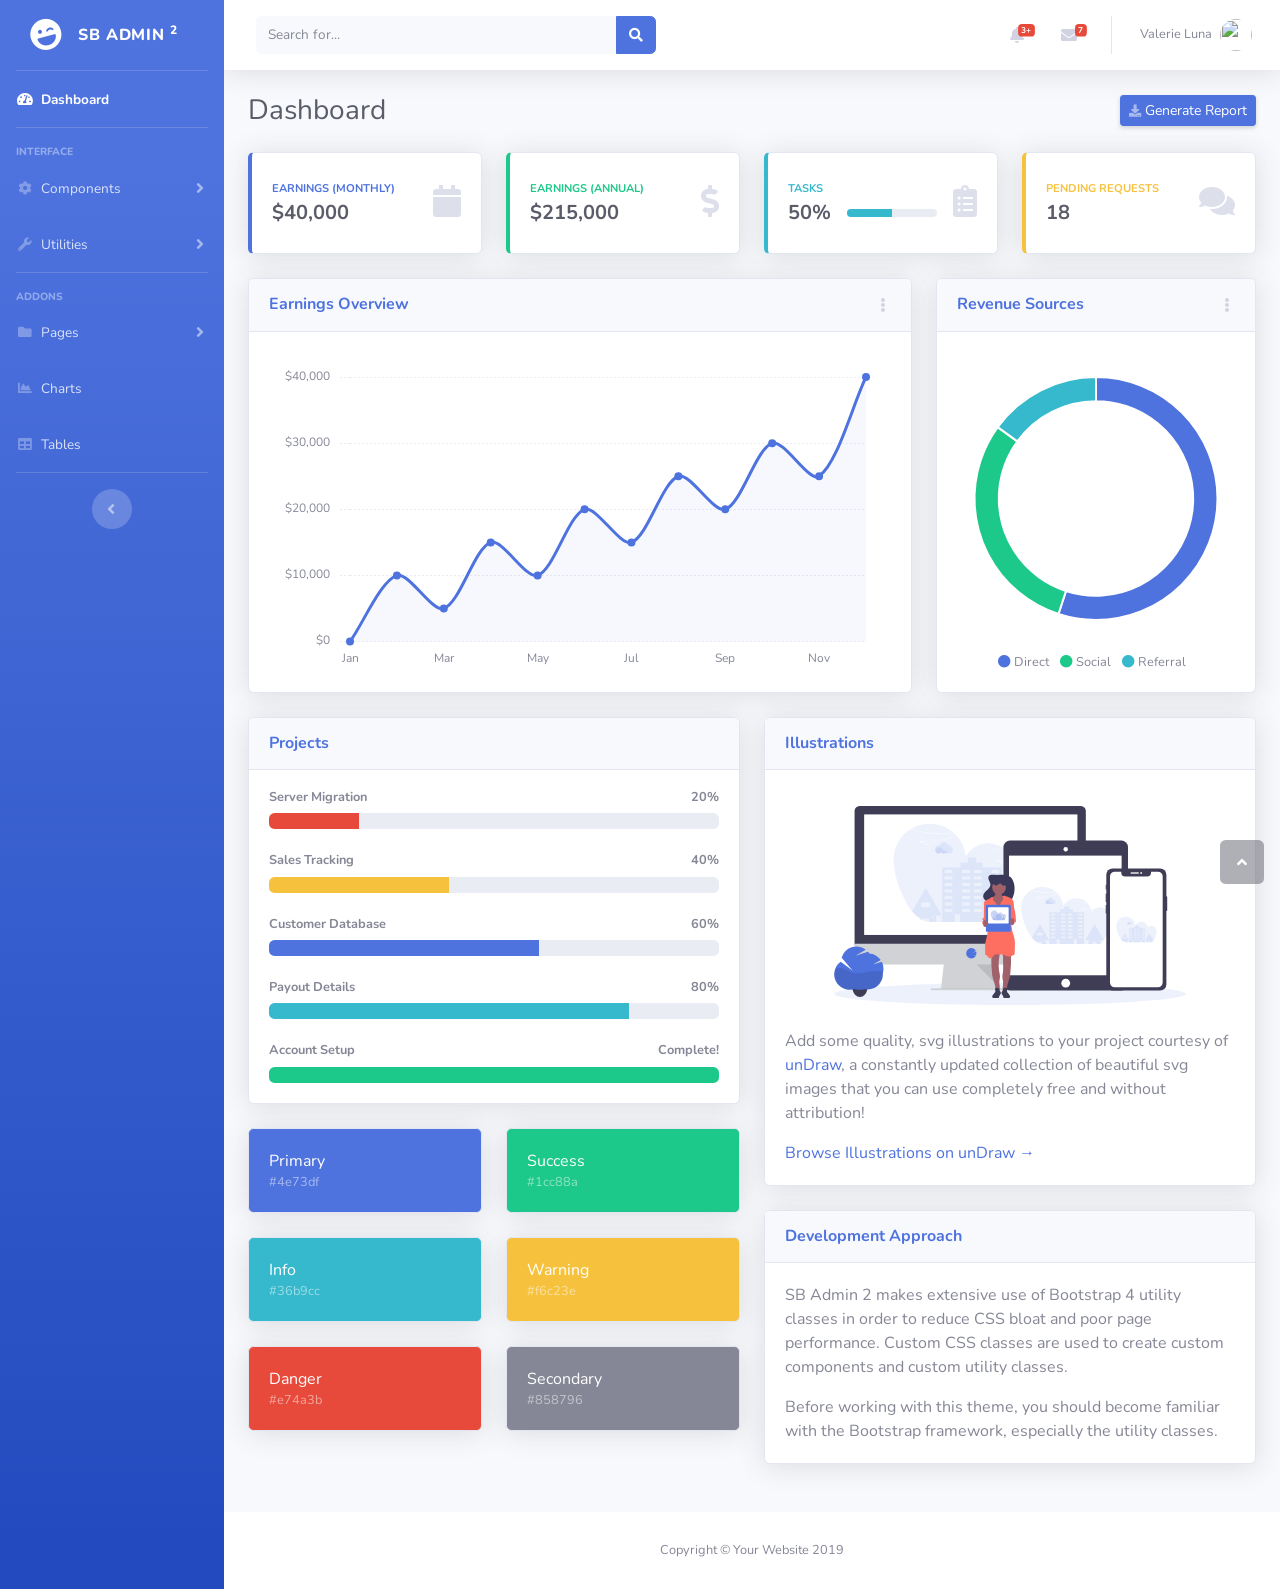
==== startbootstrap-sb-admin-2-gh-pages/index.html @ 995a9ffe "nouv projet" ====
<!DOCTYPE html>
<html lang="en">

<head>

  <meta charset="utf-8">
  <meta http-equiv="X-UA-Compatible" content="IE=edge">
  <meta name="viewport" content="width=device-width, initial-scale=1, shrink-to-fit=no">
  <meta name="description" content="">
  <meta name="author" content="">

  <title>SB Admin 2 - Dashboard</title>

  <!-- Custom fonts for this template-->
  <link href="vendor/fontawesome-free/css/all.min.css" rel="stylesheet" type="text/css">
  <link href="https://fonts.googleapis.com/css?family=Nunito:200,200i,300,300i,400,400i,600,600i,700,700i,800,800i,900,900i" rel="stylesheet">

  <!-- Custom styles for this template-->
  <link href="css/sb-admin-2.min.css" rel="stylesheet">

</head>

<body id="page-top">

  <!-- Page Wrapper -->
  <div id="wrapper">

    <!-- Sidebar -->
    <ul class="navbar-nav bg-gradient-primary sidebar sidebar-dark accordion" id="accordionSidebar">

      <!-- Sidebar - Brand -->
      <a class="sidebar-brand d-flex align-items-center justify-content-center" href="index.html">
        <div class="sidebar-brand-icon rotate-n-15">
          <i class="fas fa-laugh-wink"></i>
        </div>
        <div class="sidebar-brand-text mx-3">SB Admin <sup>2</sup></div>
      </a>

      <!-- Divider -->
      <hr class="sidebar-divider my-0">

      <!-- Nav Item - Dashboard -->
      <li class="nav-item active">
        <a class="nav-link" href="index.html">
          <i class="fas fa-fw fa-tachometer-alt"></i>
          <span>Dashboard</span></a>
      </li>

      <!-- Divider -->
      <hr class="sidebar-divider">

      <!-- Heading -->
      <div class="sidebar-heading">
        Interface
      </div>

      <!-- Nav Item - Pages Collapse Menu -->
      <li class="nav-item">
        <a class="nav-link collapsed" href="#" data-toggle="collapse" data-target="#collapseTwo" aria-expanded="true" aria-controls="collapseTwo">
          <i class="fas fa-fw fa-cog"></i>
          <span>Components</span>
        </a>
        <div id="collapseTwo" class="collapse" aria-labelledby="headingTwo" data-parent="#accordionSidebar">
          <div class="bg-white py-2 collapse-inner rounded">
            <h6 class="collapse-header">Custom Components:</h6>
            <a class="collapse-item" href="buttons.html">Buttons</a>
            <a class="collapse-item" href="cards.html">Cards</a>
          </div>
        </div>
      </li>

      <!-- Nav Item - Utilities Collapse Menu -->
      <li class="nav-item">
        <a class="nav-link collapsed" href="#" data-toggle="collapse" data-target="#collapseUtilities" aria-expanded="true" aria-controls="collapseUtilities">
          <i class="fas fa-fw fa-wrench"></i>
          <span>Utilities</span>
        </a>
        <div id="collapseUtilities" class="collapse" aria-labelledby="headingUtilities" data-parent="#accordionSidebar">
          <div class="bg-white py-2 collapse-inner rounded">
            <h6 class="collapse-header">Custom Utilities:</h6>
            <a class="collapse-item" href="utilities-color.html">Colors</a>
            <a class="collapse-item" href="utilities-border.html">Borders</a>
            <a class="collapse-item" href="utilities-animation.html">Animations</a>
            <a class="collapse-item" href="utilities-other.html">Other</a>
          </div>
        </div>
      </li>

      <!-- Divider -->
      <hr class="sidebar-divider">

      <!-- Heading -->
      <div class="sidebar-heading">
        Addons
      </div>

      <!-- Nav Item - Pages Collapse Menu -->
      <li class="nav-item">
        <a class="nav-link collapsed" href="#" data-toggle="collapse" data-target="#collapsePages" aria-expanded="true" aria-controls="collapsePages">
          <i class="fas fa-fw fa-folder"></i>
          <span>Pages</span>
        </a>
        <div id="collapsePages" class="collapse" aria-labelledby="headingPages" data-parent="#accordionSidebar">
          <div class="bg-white py-2 collapse-inner rounded">
            <h6 class="collapse-header">Login Screens:</h6>
            <a class="collapse-item" href="login.html">Login</a>
            <a class="collapse-item" href="register.html">Register</a>
            <a class="collapse-item" href="forgot-password.html">Forgot Password</a>
            <div class="collapse-divider"></div>
            <h6 class="collapse-header">Other Pages:</h6>
            <a class="collapse-item" href="404.html">404 Page</a>
            <a class="collapse-item" href="blank.html">Blank Page</a>
          </div>
        </div>
      </li>

      <!-- Nav Item - Charts -->
      <li class="nav-item">
        <a class="nav-link" href="charts.html">
          <i class="fas fa-fw fa-chart-area"></i>
          <span>Charts</span></a>
      </li>

      <!-- Nav Item - Tables -->
      <li class="nav-item">
        <a class="nav-link" href="tables.html">
          <i class="fas fa-fw fa-table"></i>
          <span>Tables</span></a>
      </li>

      <!-- Divider -->
      <hr class="sidebar-divider d-none d-md-block">

      <!-- Sidebar Toggler (Sidebar) -->
      <div class="text-center d-none d-md-inline">
        <button class="rounded-circle border-0" id="sidebarToggle"></button>
      </div>

    </ul>
    <!-- End of Sidebar -->

    <!-- Content Wrapper -->
    <div id="content-wrapper" class="d-flex flex-column">

      <!-- Main Content -->
      <div id="content">

        <!-- Topbar -->
        <nav class="navbar navbar-expand navbar-light bg-white topbar mb-4 static-top shadow">

          <!-- Sidebar Toggle (Topbar) -->
          <button id="sidebarToggleTop" class="btn btn-link d-md-none rounded-circle mr-3">
            <i class="fa fa-bars"></i>
          </button>

          <!-- Topbar Search -->
          <form class="d-none d-sm-inline-block form-inline mr-auto ml-md-3 my-2 my-md-0 mw-100 navbar-search">
            <div class="input-group">
              <input type="text" class="form-control bg-light border-0 small" placeholder="Search for..." aria-label="Search" aria-describedby="basic-addon2">
              <div class="input-group-append">
                <button class="btn btn-primary" type="button">
                  <i class="fas fa-search fa-sm"></i>
                </button>
              </div>
            </div>
          </form>

          <!-- Topbar Navbar -->
          <ul class="navbar-nav ml-auto">

            <!-- Nav Item - Search Dropdown (Visible Only XS) -->
            <li class="nav-item dropdown no-arrow d-sm-none">
              <a class="nav-link dropdown-toggle" href="#" id="searchDropdown" role="button" data-toggle="dropdown" aria-haspopup="true" aria-expanded="false">
                <i class="fas fa-search fa-fw"></i>
              </a>
              <!-- Dropdown - Messages -->
              <div class="dropdown-menu dropdown-menu-right p-3 shadow animated--grow-in" aria-labelledby="searchDropdown">
                <form class="form-inline mr-auto w-100 navbar-search">
                  <div class="input-group">
                    <input type="text" class="form-control bg-light border-0 small" placeholder="Search for..." aria-label="Search" aria-describedby="basic-addon2">
                    <div class="input-group-append">
                      <button class="btn btn-primary" type="button">
                        <i class="fas fa-search fa-sm"></i>
                      </button>
                    </div>
                  </div>
                </form>
              </div>
            </li>

            <!-- Nav Item - Alerts -->
            <li class="nav-item dropdown no-arrow mx-1">
              <a class="nav-link dropdown-toggle" href="#" id="alertsDropdown" role="button" data-toggle="dropdown" aria-haspopup="true" aria-expanded="false">
                <i class="fas fa-bell fa-fw"></i>
                <!-- Counter - Alerts -->
                <span class="badge badge-danger badge-counter">3+</span>
              </a>
              <!-- Dropdown - Alerts -->
              <div class="dropdown-list dropdown-menu dropdown-menu-right shadow animated--grow-in" aria-labelledby="alertsDropdown">
                <h6 class="dropdown-header">
                  Alerts Center
                </h6>
                <a class="dropdown-item d-flex align-items-center" href="#">
                  <div class="mr-3">
                    <div class="icon-circle bg-primary">
                      <i class="fas fa-file-alt text-white"></i>
                    </div>
                  </div>
                  <div>
                    <div class="small text-gray-500">December 12, 2019</div>
                    <span class="font-weight-bold">A new monthly report is ready to download!</span>
                  </div>
                </a>
                <a class="dropdown-item d-flex align-items-center" href="#">
                  <div class="mr-3">
                    <div class="icon-circle bg-success">
                      <i class="fas fa-donate text-white"></i>
                    </div>
                  </div>
                  <div>
                    <div class="small text-gray-500">December 7, 2019</div>
                    $290.29 has been deposited into your account!
                  </div>
                </a>
                <a class="dropdown-item d-flex align-items-center" href="#">
                  <div class="mr-3">
                    <div class="icon-circle bg-warning">
                      <i class="fas fa-exclamation-triangle text-white"></i>
                    </div>
                  </div>
                  <div>
                    <div class="small text-gray-500">December 2, 2019</div>
                    Spending Alert: We've noticed unusually high spending for your account.
                  </div>
                </a>
                <a class="dropdown-item text-center small text-gray-500" href="#">Show All Alerts</a>
              </div>
            </li>

            <!-- Nav Item - Messages -->
            <li class="nav-item dropdown no-arrow mx-1">
              <a class="nav-link dropdown-toggle" href="#" id="messagesDropdown" role="button" data-toggle="dropdown" aria-haspopup="true" aria-expanded="false">
                <i class="fas fa-envelope fa-fw"></i>
                <!-- Counter - Messages -->
                <span class="badge badge-danger badge-counter">7</span>
              </a>
              <!-- Dropdown - Messages -->
              <div class="dropdown-list dropdown-menu dropdown-menu-right shadow animated--grow-in" aria-labelledby="messagesDropdown">
                <h6 class="dropdown-header">
                  Message Center
                </h6>
                <a class="dropdown-item d-flex align-items-center" href="#">
                  <div class="dropdown-list-image mr-3">
                    <img class="rounded-circle" src="https://source.unsplash.com/fn_BT9fwg_E/60x60" alt="">
                    <div class="status-indicator bg-success"></div>
                  </div>
                  <div class="font-weight-bold">
                    <div class="text-truncate">Hi there! I am wondering if you can help me with a problem I've been having.</div>
                    <div class="small text-gray-500">Emily Fowler · 58m</div>
                  </div>
                </a>
                <a class="dropdown-item d-flex align-items-center" href="#">
                  <div class="dropdown-list-image mr-3">
                    <img class="rounded-circle" src="https://source.unsplash.com/AU4VPcFN4LE/60x60" alt="">
                    <div class="status-indicator"></div>
                  </div>
                  <div>
                    <div class="text-truncate">I have the photos that you ordered last month, how would you like them sent to you?</div>
                    <div class="small text-gray-500">Jae Chun · 1d</div>
                  </div>
                </a>
                <a class="dropdown-item d-flex align-items-center" href="#">
                  <div class="dropdown-list-image mr-3">
                    <img class="rounded-circle" src="https://source.unsplash.com/CS2uCrpNzJY/60x60" alt="">
                    <div class="status-indicator bg-warning"></div>
                  </div>
                  <div>
                    <div class="text-truncate">Last month's report looks great, I am very happy with the progress so far, keep up the good work!</div>
                    <div class="small text-gray-500">Morgan Alvarez · 2d</div>
                  </div>
                </a>
                <a class="dropdown-item d-flex align-items-center" href="#">
                  <div class="dropdown-list-image mr-3">
                    <img class="rounded-circle" src="https://source.unsplash.com/Mv9hjnEUHR4/60x60" alt="">
                    <div class="status-indicator bg-success"></div>
                  </div>
                  <div>
                    <div class="text-truncate">Am I a good boy? The reason I ask is because someone told me that people say this to all dogs, even if they aren't good...</div>
                    <div class="small text-gray-500">Chicken the Dog · 2w</div>
                  </div>
                </a>
                <a class="dropdown-item text-center small text-gray-500" href="#">Read More Messages</a>
              </div>
            </li>

            <div class="topbar-divider d-none d-sm-block"></div>

            <!-- Nav Item - User Information -->
            <li class="nav-item dropdown no-arrow">
              <a class="nav-link dropdown-toggle" href="#" id="userDropdown" role="button" data-toggle="dropdown" aria-haspopup="true" aria-expanded="false">
                <span class="mr-2 d-none d-lg-inline text-gray-600 small">Valerie Luna</span>
                <img class="img-profile rounded-circle" src="https://source.unsplash.com/QAB-WJcbgJk/60x60">
              </a>
              <!-- Dropdown - User Information -->
              <div class="dropdown-menu dropdown-menu-right shadow animated--grow-in" aria-labelledby="userDropdown">
                <a class="dropdown-item" href="#">
                  <i class="fas fa-user fa-sm fa-fw mr-2 text-gray-400"></i>
                  Profile
                </a>
                <a class="dropdown-item" href="#">
                  <i class="fas fa-cogs fa-sm fa-fw mr-2 text-gray-400"></i>
                  Settings
                </a>
                <a class="dropdown-item" href="#">
                  <i class="fas fa-list fa-sm fa-fw mr-2 text-gray-400"></i>
                  Activity Log
                </a>
                <div class="dropdown-divider"></div>
                <a class="dropdown-item" href="#" data-toggle="modal" data-target="#logoutModal">
                  <i class="fas fa-sign-out-alt fa-sm fa-fw mr-2 text-gray-400"></i>
                  Logout
                </a>
              </div>
            </li>

          </ul>

        </nav>
        <!-- End of Topbar -->

        <!-- Begin Page Content -->
        <div class="container-fluid">

          <!-- Page Heading -->
          <div class="d-sm-flex align-items-center justify-content-between mb-4">
            <h1 class="h3 mb-0 text-gray-800">Dashboard</h1>
            <a href="#" class="d-none d-sm-inline-block btn btn-sm btn-primary shadow-sm"><i class="fas fa-download fa-sm text-white-50"></i> Generate Report</a>
          </div>

          <!-- Content Row -->
          <div class="row">

            <!-- Earnings (Monthly) Card Example -->
            <div class="col-xl-3 col-md-6 mb-4">
              <div class="card border-left-primary shadow h-100 py-2">
                <div class="card-body">
                  <div class="row no-gutters align-items-center">
                    <div class="col mr-2">
                      <div class="text-xs font-weight-bold text-primary text-uppercase mb-1">Earnings (Monthly)</div>
                      <div class="h5 mb-0 font-weight-bold text-gray-800">$40,000</div>
                    </div>
                    <div class="col-auto">
                      <i class="fas fa-calendar fa-2x text-gray-300"></i>
                    </div>
                  </div>
                </div>
              </div>
            </div>

            <!-- Earnings (Monthly) Card Example -->
            <div class="col-xl-3 col-md-6 mb-4">
              <div class="card border-left-success shadow h-100 py-2">
                <div class="card-body">
                  <div class="row no-gutters align-items-center">
                    <div class="col mr-2">
                      <div class="text-xs font-weight-bold text-success text-uppercase mb-1">Earnings (Annual)</div>
                      <div class="h5 mb-0 font-weight-bold text-gray-800">$215,000</div>
                    </div>
                    <div class="col-auto">
                      <i class="fas fa-dollar-sign fa-2x text-gray-300"></i>
                    </div>
                  </div>
                </div>
              </div>
            </div>

            <!-- Earnings (Monthly) Card Example -->
            <div class="col-xl-3 col-md-6 mb-4">
              <div class="card border-left-info shadow h-100 py-2">
                <div class="card-body">
                  <div class="row no-gutters align-items-center">
                    <div class="col mr-2">
                      <div class="text-xs font-weight-bold text-info text-uppercase mb-1">Tasks</div>
                      <div class="row no-gutters align-items-center">
                        <div class="col-auto">
                          <div class="h5 mb-0 mr-3 font-weight-bold text-gray-800">50%</div>
                        </div>
                        <div class="col">
                          <div class="progress progress-sm mr-2">
                            <div class="progress-bar bg-info" role="progressbar" style="width: 50%" aria-valuenow="50" aria-valuemin="0" aria-valuemax="100"></div>
                          </div>
                        </div>
                      </div>
                    </div>
                    <div class="col-auto">
                      <i class="fas fa-clipboard-list fa-2x text-gray-300"></i>
                    </div>
                  </div>
                </div>
              </div>
            </div>

            <!-- Pending Requests Card Example -->
            <div class="col-xl-3 col-md-6 mb-4">
              <div class="card border-left-warning shadow h-100 py-2">
                <div class="card-body">
                  <div class="row no-gutters align-items-center">
                    <div class="col mr-2">
                      <div class="text-xs font-weight-bold text-warning text-uppercase mb-1">Pending Requests</div>
                      <div class="h5 mb-0 font-weight-bold text-gray-800">18</div>
                    </div>
                    <div class="col-auto">
                      <i class="fas fa-comments fa-2x text-gray-300"></i>
                    </div>
                  </div>
                </div>
              </div>
            </div>
          </div>

          <!-- Content Row -->

          <div class="row">

            <!-- Area Chart -->
            <div class="col-xl-8 col-lg-7">
              <div class="card shadow mb-4">
                <!-- Card Header - Dropdown -->
                <div class="card-header py-3 d-flex flex-row align-items-center justify-content-between">
                  <h6 class="m-0 font-weight-bold text-primary">Earnings Overview</h6>
                  <div class="dropdown no-arrow">
                    <a class="dropdown-toggle" href="#" role="button" id="dropdownMenuLink" data-toggle="dropdown" aria-haspopup="true" aria-expanded="false">
                      <i class="fas fa-ellipsis-v fa-sm fa-fw text-gray-400"></i>
                    </a>
                    <div class="dropdown-menu dropdown-menu-right shadow animated--fade-in" aria-labelledby="dropdownMenuLink">
                      <div class="dropdown-header">Dropdown Header:</div>
                      <a class="dropdown-item" href="#">Action</a>
                      <a class="dropdown-item" href="#">Another action</a>
                      <div class="dropdown-divider"></div>
                      <a class="dropdown-item" href="#">Something else here</a>
                    </div>
                  </div>
                </div>
                <!-- Card Body -->
                <div class="card-body">
                  <div class="chart-area">
                    <canvas id="myAreaChart"></canvas>
                  </div>
                </div>
              </div>
            </div>

            <!-- Pie Chart -->
            <div class="col-xl-4 col-lg-5">
              <div class="card shadow mb-4">
                <!-- Card Header - Dropdown -->
                <div class="card-header py-3 d-flex flex-row align-items-center justify-content-between">
                  <h6 class="m-0 font-weight-bold text-primary">Revenue Sources</h6>
                  <div class="dropdown no-arrow">
                    <a class="dropdown-toggle" href="#" role="button" id="dropdownMenuLink" data-toggle="dropdown" aria-haspopup="true" aria-expanded="false">
                      <i class="fas fa-ellipsis-v fa-sm fa-fw text-gray-400"></i>
                    </a>
                    <div class="dropdown-menu dropdown-menu-right shadow animated--fade-in" aria-labelledby="dropdownMenuLink">
                      <div class="dropdown-header">Dropdown Header:</div>
                      <a class="dropdown-item" href="#">Action</a>
                      <a class="dropdown-item" href="#">Another action</a>
                      <div class="dropdown-divider"></div>
                      <a class="dropdown-item" href="#">Something else here</a>
                    </div>
                  </div>
                </div>
                <!-- Card Body -->
                <div class="card-body">
                  <div class="chart-pie pt-4 pb-2">
                    <canvas id="myPieChart"></canvas>
                  </div>
                  <div class="mt-4 text-center small">
                    <span class="mr-2">
                      <i class="fas fa-circle text-primary"></i> Direct
                    </span>
                    <span class="mr-2">
                      <i class="fas fa-circle text-success"></i> Social
                    </span>
                    <span class="mr-2">
                      <i class="fas fa-circle text-info"></i> Referral
                    </span>
                  </div>
                </div>
              </div>
            </div>
          </div>

          <!-- Content Row -->
          <div class="row">

            <!-- Content Column -->
            <div class="col-lg-6 mb-4">

              <!-- Project Card Example -->
              <div class="card shadow mb-4">
                <div class="card-header py-3">
                  <h6 class="m-0 font-weight-bold text-primary">Projects</h6>
                </div>
                <div class="card-body">
                  <h4 class="small font-weight-bold">Server Migration <span class="float-right">20%</span></h4>
                  <div class="progress mb-4">
                    <div class="progress-bar bg-danger" role="progressbar" style="width: 20%" aria-valuenow="20" aria-valuemin="0" aria-valuemax="100"></div>
                  </div>
                  <h4 class="small font-weight-bold">Sales Tracking <span class="float-right">40%</span></h4>
                  <div class="progress mb-4">
                    <div class="progress-bar bg-warning" role="progressbar" style="width: 40%" aria-valuenow="40" aria-valuemin="0" aria-valuemax="100"></div>
                  </div>
                  <h4 class="small font-weight-bold">Customer Database <span class="float-right">60%</span></h4>
                  <div class="progress mb-4">
                    <div class="progress-bar" role="progressbar" style="width: 60%" aria-valuenow="60" aria-valuemin="0" aria-valuemax="100"></div>
                  </div>
                  <h4 class="small font-weight-bold">Payout Details <span class="float-right">80%</span></h4>
                  <div class="progress mb-4">
                    <div class="progress-bar bg-info" role="progressbar" style="width: 80%" aria-valuenow="80" aria-valuemin="0" aria-valuemax="100"></div>
                  </div>
                  <h4 class="small font-weight-bold">Account Setup <span class="float-right">Complete!</span></h4>
                  <div class="progress">
                    <div class="progress-bar bg-success" role="progressbar" style="width: 100%" aria-valuenow="100" aria-valuemin="0" aria-valuemax="100"></div>
                  </div>
                </div>
              </div>

              <!-- Color System -->
              <div class="row">
                <div class="col-lg-6 mb-4">
                  <div class="card bg-primary text-white shadow">
                    <div class="card-body">
                      Primary
                      <div class="text-white-50 small">#4e73df</div>
                    </div>
                  </div>
                </div>
                <div class="col-lg-6 mb-4">
                  <div class="card bg-success text-white shadow">
                    <div class="card-body">
                      Success
                      <div class="text-white-50 small">#1cc88a</div>
                    </div>
                  </div>
                </div>
                <div class="col-lg-6 mb-4">
                  <div class="card bg-info text-white shadow">
                    <div class="card-body">
                      Info
                      <div class="text-white-50 small">#36b9cc</div>
                    </div>
                  </div>
                </div>
                <div class="col-lg-6 mb-4">
                  <div class="card bg-warning text-white shadow">
                    <div class="card-body">
                      Warning
                      <div class="text-white-50 small">#f6c23e</div>
                    </div>
                  </div>
                </div>
                <div class="col-lg-6 mb-4">
                  <div class="card bg-danger text-white shadow">
                    <div class="card-body">
                      Danger
                      <div class="text-white-50 small">#e74a3b</div>
                    </div>
                  </div>
                </div>
                <div class="col-lg-6 mb-4">
                  <div class="card bg-secondary text-white shadow">
                    <div class="card-body">
                      Secondary
                      <div class="text-white-50 small">#858796</div>
                    </div>
                  </div>
                </div>
              </div>

            </div>

            <div class="col-lg-6 mb-4">

              <!-- Illustrations -->
              <div class="card shadow mb-4">
                <div class="card-header py-3">
                  <h6 class="m-0 font-weight-bold text-primary">Illustrations</h6>
                </div>
                <div class="card-body">
                  <div class="text-center">
                    <img class="img-fluid px-3 px-sm-4 mt-3 mb-4" style="width: 25rem;" src="img/undraw_posting_photo.svg" alt="">
                  </div>
                  <p>Add some quality, svg illustrations to your project courtesy of <a target="_blank" rel="nofollow" href="https://undraw.co/">unDraw</a>, a constantly updated collection of beautiful svg images that you can use completely free and without attribution!</p>
                  <a target="_blank" rel="nofollow" href="https://undraw.co/">Browse Illustrations on unDraw &rarr;</a>
                </div>
              </div>

              <!-- Approach -->
              <div class="card shadow mb-4">
                <div class="card-header py-3">
                  <h6 class="m-0 font-weight-bold text-primary">Development Approach</h6>
                </div>
                <div class="card-body">
                  <p>SB Admin 2 makes extensive use of Bootstrap 4 utility classes in order to reduce CSS bloat and poor page performance. Custom CSS classes are used to create custom components and custom utility classes.</p>
                  <p class="mb-0">Before working with this theme, you should become familiar with the Bootstrap framework, especially the utility classes.</p>
                </div>
              </div>

            </div>
          </div>

        </div>
        <!-- /.container-fluid -->

      </div>
      <!-- End of Main Content -->

      <!-- Footer -->
      <footer class="sticky-footer bg-white">
        <div class="container my-auto">
          <div class="copyright text-center my-auto">
            <span>Copyright &copy; Your Website 2019</span>
          </div>
        </div>
      </footer>
      <!-- End of Footer -->

    </div>
    <!-- End of Content Wrapper -->

  </div>
  <!-- End of Page Wrapper -->

  <!-- Scroll to Top Button-->
  <a class="scroll-to-top rounded" href="#page-top">
    <i class="fas fa-angle-up"></i>
  </a>

  <!-- Logout Modal-->
  <div class="modal fade" id="logoutModal" tabindex="-1" role="dialog" aria-labelledby="exampleModalLabel" aria-hidden="true">
    <div class="modal-dialog" role="document">
      <div class="modal-content">
        <div class="modal-header">
          <h5 class="modal-title" id="exampleModalLabel">Ready to Leave?</h5>
          <button class="close" type="button" data-dismiss="modal" aria-label="Close">
            <span aria-hidden="true">×</span>
          </button>
        </div>
        <div class="modal-body">Select "Logout" below if you are ready to end your current session.</div>
        <div class="modal-footer">
          <button class="btn btn-secondary" type="button" data-dismiss="modal">Cancel</button>
          <a class="btn btn-primary" href="login.html">Logout</a>
        </div>
      </div>
    </div>
  </div>

  <!-- Bootstrap core JavaScript-->
  <script src="vendor/jquery/jquery.min.js"></script>
  <script src="vendor/bootstrap/js/bootstrap.bundle.min.js"></script>

  <!-- Core plugin JavaScript-->
  <script src="vendor/jquery-easing/jquery.easing.min.js"></script>

  <!-- Custom scripts for all pages-->
  <script src="js/sb-admin-2.min.js"></script>

  <!-- Page level plugins -->
  <script src="vendor/chart.js/Chart.min.js"></script>

  <!-- Page level custom scripts -->
  <script src="js/demo/chart-area-demo.js"></script>
  <script src="js/demo/chart-pie-demo.js"></script>

</body>

</html>
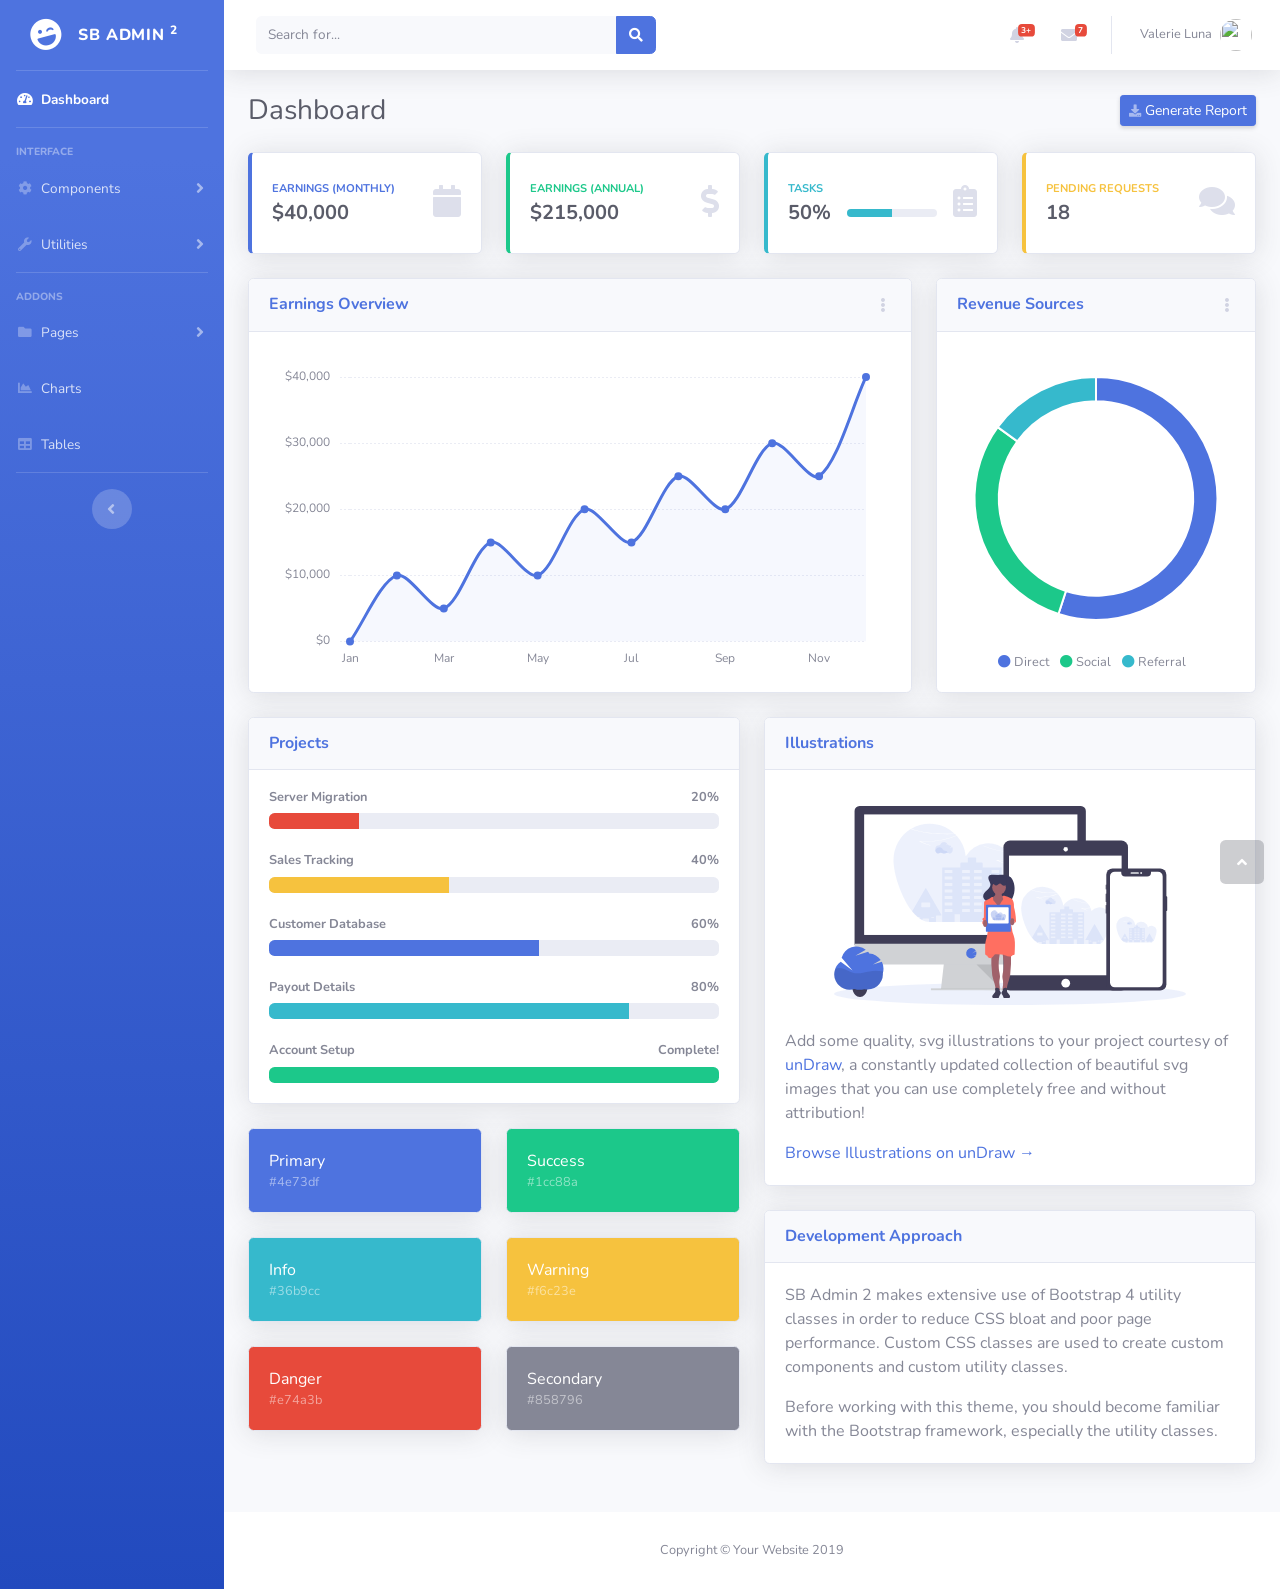
==== commit 45e9e361: "nouv projet" ====
--- a/startbootstrap-sb-admin-2-gh-pages/index.html
+++ b/startbootstrap-sb-admin-2-gh-pages/index.html
@@ -26,7 +26,7 @@
   <div id="wrapper">
 
     <!-- Sidebar -->
-    <ul class="navbar-nav bg-gradient-primary sidebar sidebar-dark accordion" id="accordionSidebar">
+    <ul class="navbar-nav bg-gradient-primary sidebar sidebar-dark accordion fixed-left" id="accordionSidebar">
 
       <!-- Sidebar - Brand -->
       <a class="sidebar-brand d-flex align-items-center justify-content-center" href="index.html">
